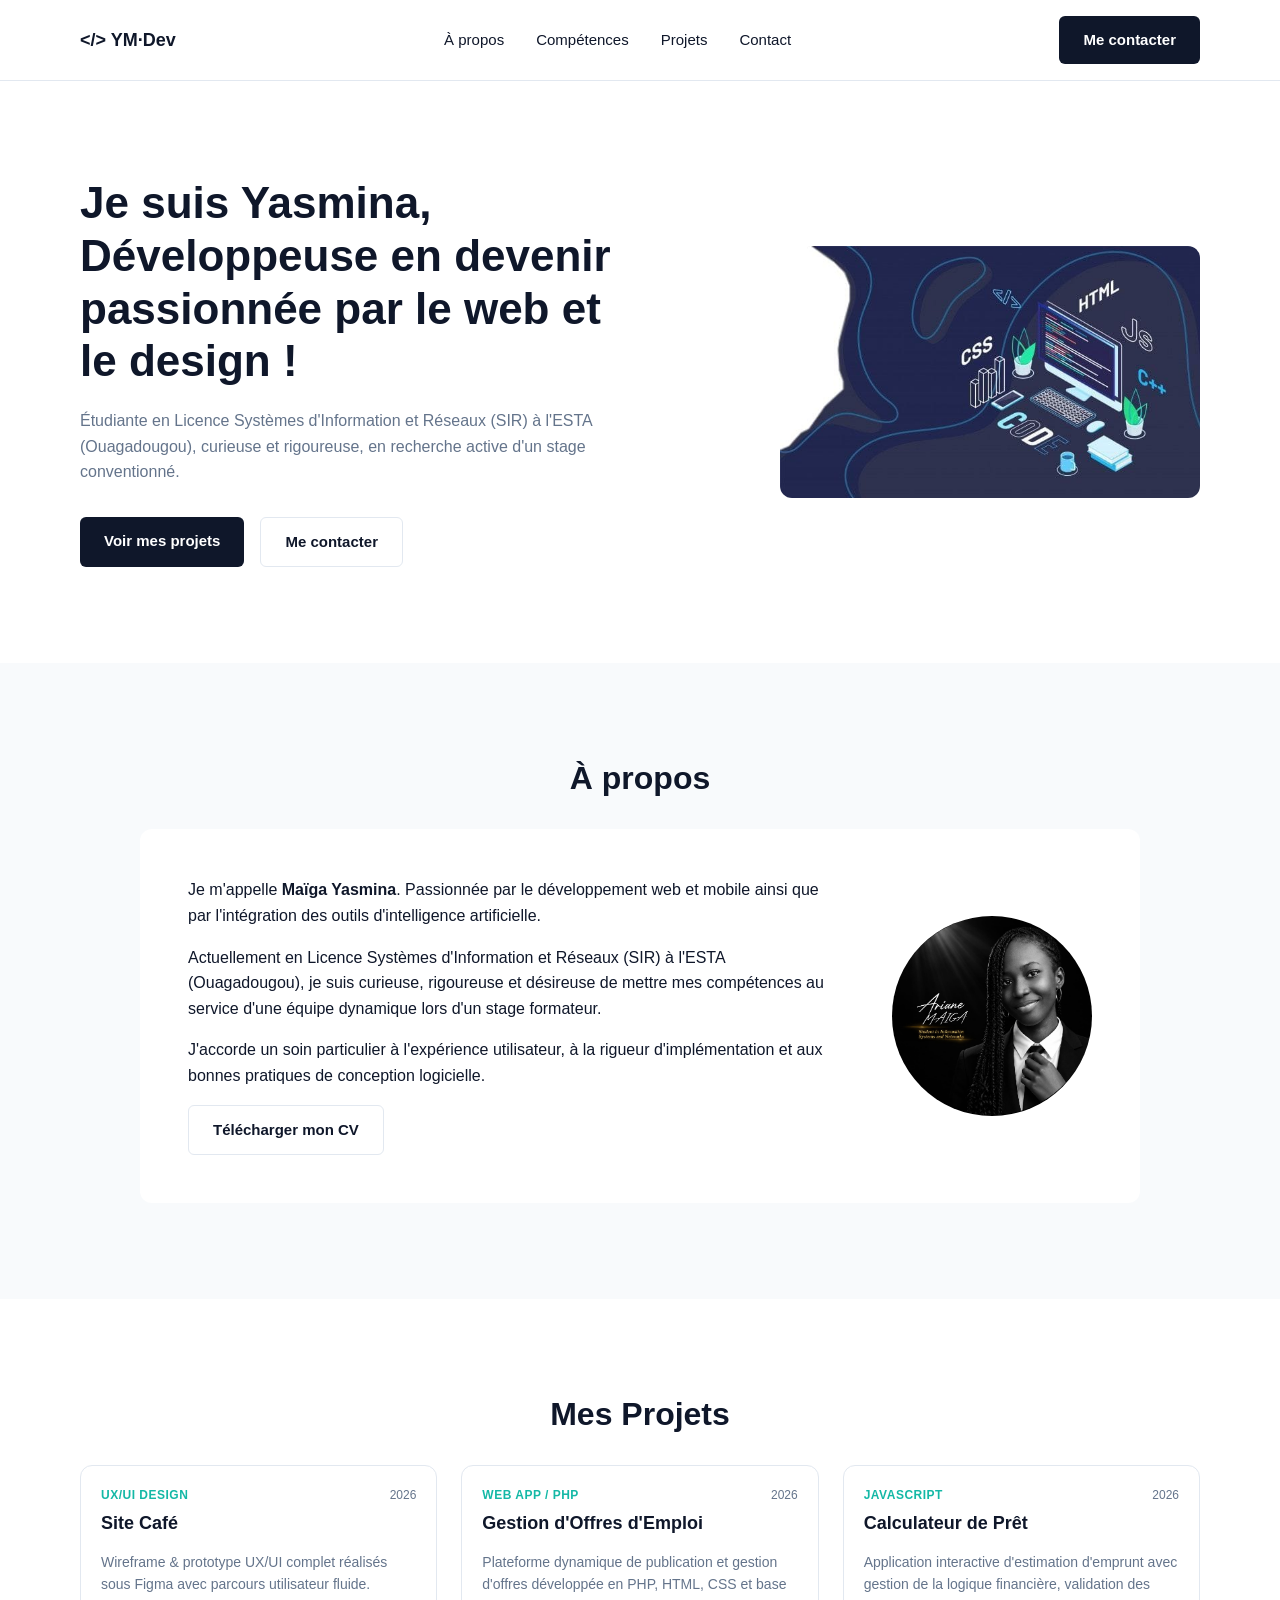
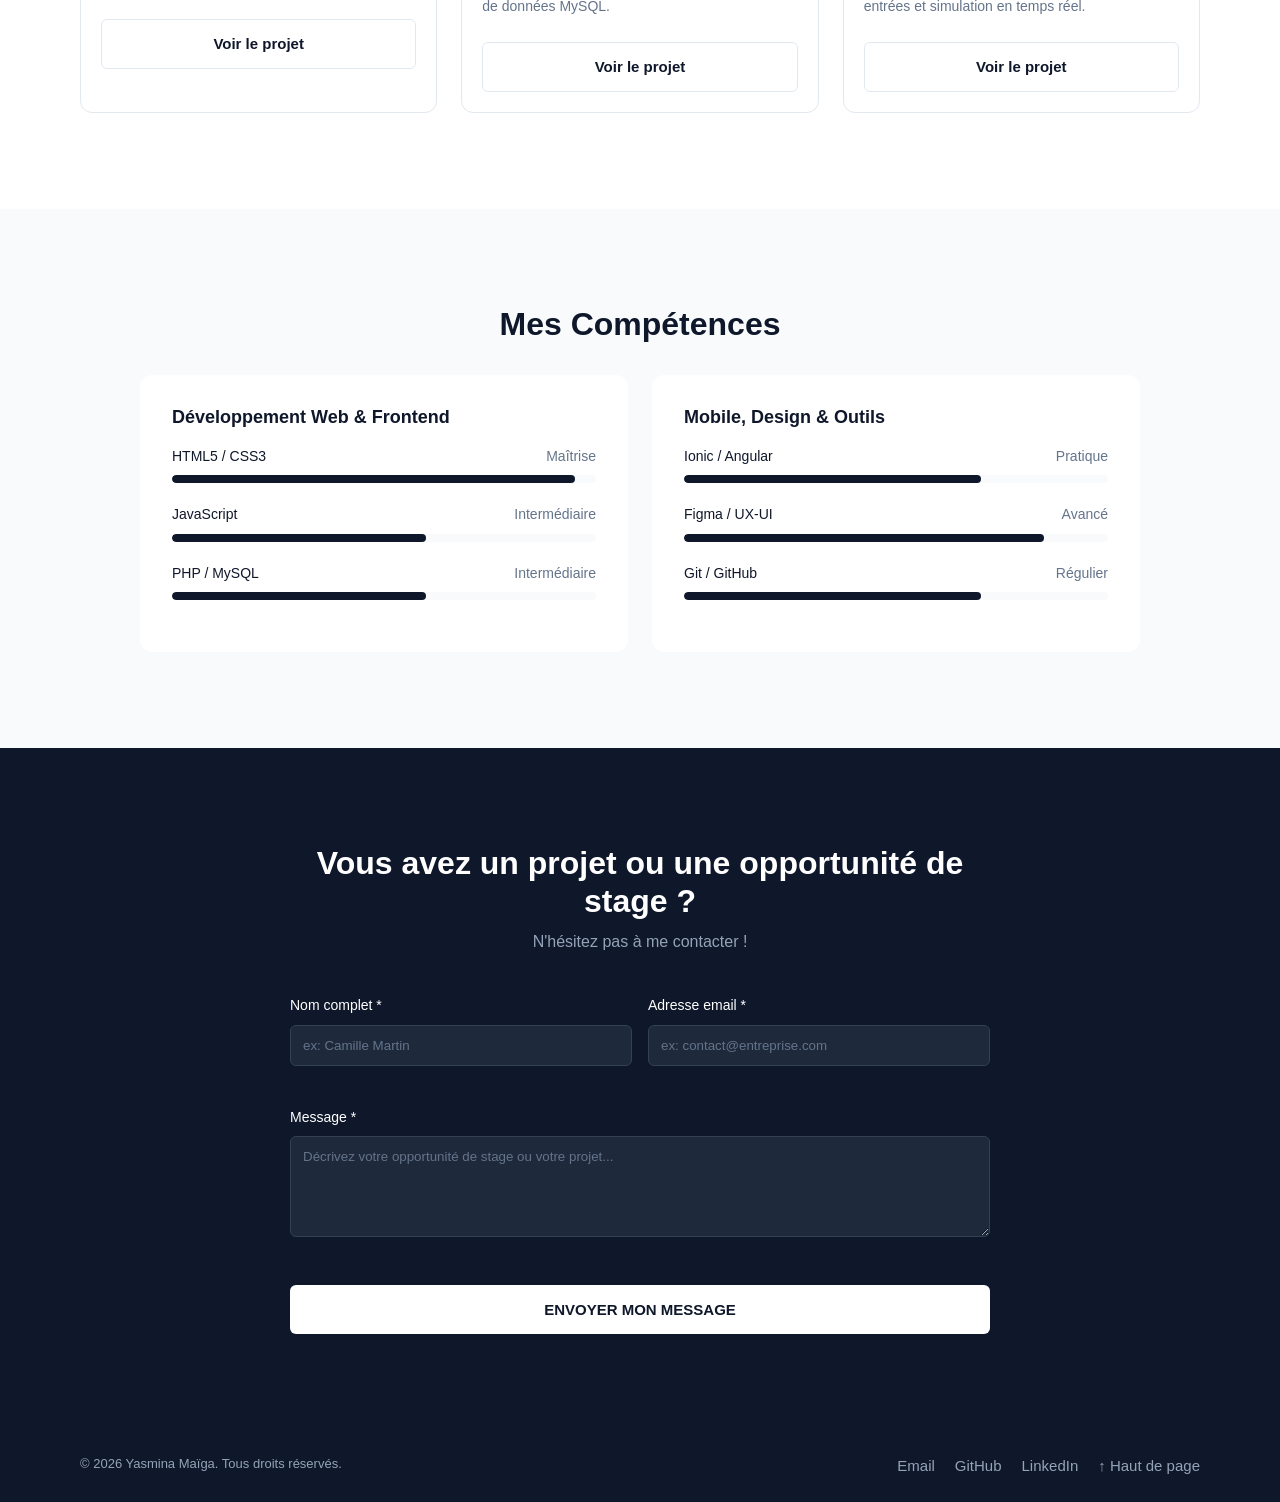
==== index.html @ 6b519edc "Premier déploiement du portfolio" ====
<!DOCTYPE html>
<html lang="en">
<head>
    <meta charset="UTF-8">
    <meta name="viewport" content="width=device-width, initial-scale=1.0">
    <meta name="description" content="Portfolio de Yasmina Maïga, étudiante développeuse web & mobile, à la recherche d'un stage.">
    <link rel="icon" href="data:image/svg+xml,<svg xmlns=%22http://www.w3.org/2000/svg%22 viewBox=%220 0 100 100%22><text y=%22.9em%22 font-size=%2290%22>💻</text></svg>">
    <title>MAIGA Yasmina - Portfolio</title>
    <link rel="stylesheet" href="css/style.css">
</head>
<body>
    <header>
        <div class="logo">&lt;/&gt; YM·Dev</div>
        <nav>
            <ul>
                <li><a href="#apropos">À propos</a></li>
                <li><a href="#competences">Compétences</a></li>
                <li><a href="#projets">Projets</a></li>
                <li><a href="#contact">Contact</a></li>
            </ul>
        </nav>
        <a href="#contact" class="btn btn-sombre">Me contacter</a>
    </header>

    <main>
        <!-- Section hero -->
        <section id="hero" aria-label="Présentation">
            <div class="hero-texte">
                <h1>Je suis Yasmina, Développeuse en devenir passionnée par le web et le design !</h1>
                <p>Étudiante en Licence Systèmes d'Information et Réseaux (SIR) à l'ESTA
                   (Ouagadougou), curieuse et rigoureuse, en recherche active d'un stage
                   conventionné.</p>
                <div class="boutons-hero">
                    <a href="#projets" class="btn btn-sombre">Voir mes projets</a>
                    <a href="#contact" class="btn btn-contour">Me contacter</a>
                </div>
            </div>
            <img src="assets/images/illustration-hero.png" alt="Illustration de programmation avec un ordinateur, du code et les langages HTML, CSS, JS" class="hero-illustration">
        </section>

        <!-- Section À propos -->
        <section id="apropos" class="section-claire">
            <h2>À propos</h2>
            <div class="carte-apropos">
                <div class="apropos-texte">
                    <p>Je m'appelle <strong>Maïga Yasmina</strong>. Passionnée par le
                       développement web et mobile ainsi que par l'intégration des outils
                       d'intelligence artificielle.</p>
                    <p>Actuellement en Licence Systèmes d'Information et Réseaux (SIR) à
                       l'ESTA (Ouagadougou), je suis curieuse, rigoureuse et désireuse de
                       mettre mes compétences au service d'une équipe dynamique lors d'un
                       stage formateur.</p>
                    <p>J'accorde un soin particulier à l'expérience utilisateur, à la
                       rigueur d'implémentation et aux bonnes pratiques de conception
                       logicielle.</p>
                    <a href="../CV_MAIGA_Yasmina.pdf" download class="btn btn-outline">
                         Télécharger mon CV
                    </a>
                </div>
                <img src="assets/images/photo.jpeg" alt="Photo de profil de Yasmina Maïga" class="photo-profil">
            </div>
        </section>

        <!-- Section Projets -->
        <section id="projets">
            <h2>Mes Projets</h2>
            <div class="grille-projets">

                <article class="carte-projet">
                    <div class="carte-contenu">
                        <div class="carte-meta">
                            <span class="tag">UX/UI DESIGN</span>
                            <span class="annee">2026</span>
                        </div>
                        <h3>Site Café</h3>
                        <p>Wireframe &amp; prototype UX/UI complet réalisés sous Figma avec
                        parcours utilisateur fluide.</p>
                        <a href="#" class="btn btn-outline btn-large">Voir le projet </a>
                    </div>
                </article>

                <article class="carte-projet">
                    <div class="carte-contenu">
                        <div class="carte-meta">
                            <span class="tag">WEB APP / PHP</span>
                            <span class="annee">2026</span>
                        </div>
                        <h3>Gestion d'Offres d'Emploi</h3>
                        <p>Plateforme dynamique de publication et gestion d'offres
                           développée en PHP, HTML, CSS et base de données MySQL.</p>
                        <a href="https://github.com/Maria673/emploi_platform" class="btn btn-outline btn-large">Voir le projet </a>
                    </div>
                </article>

                <article class="carte-projet">
                    <div class="carte-contenu">
                        <div class="carte-meta">
                            <span class="tag">JAVASCRIPT</span>
                            <span class="annee">2026</span>
                        </div>
                        <h3>Calculateur de Prêt</h3>
                        <p>Application interactive d'estimation d'emprunt avec gestion de
                           la logique financière, validation des entrées et simulation en
                           temps réel.</p>
                        <a href="#" class="btn btn-outline btn-large">Voir le projet </a>
                    </div>
                </article>

            </div>
        </section>

        <!-- Section Compétences -->
        <section id="competences" class="section-claire">
            <h2>Mes Compétences</h2>
            <div class="grille-competences">

                <div class="bloc-competences">
                    <h3>Développement Web &amp; Frontend</h3>
                    <div class="competence">
                        <div class="competence-label"><span>HTML5 / CSS3</span><span>Maîtrise</span></div>
                        <div class="barre"><div class="barre-remplie" style="width: 95%;"></div></div>
                    </div>
                    <div class="competence">
                        <div class="competence-label"><span>JavaScript</span><span>Intermédiaire</span></div>
                        <div class="barre"><div class="barre-remplie" style="width: 60%;"></div></div>
                    </div>
                    <div class="competence">
                        <div class="competence-label"><span>PHP / MySQL</span><span>Intermédiaire</span></div>
                        <div class="barre"><div class="barre-remplie" style="width: 60%;"></div></div>
                    </div>
                </div>

                <div class="bloc-competences">
                    <h3>Mobile, Design &amp; Outils</h3>
                    <div class="competence">
                        <div class="competence-label"><span>Ionic / Angular</span><span>Pratique</span></div>
                        <div class="barre"><div class="barre-remplie" style="width: 70%;"></div></div>
                    </div>
                    <div class="competence">
                        <div class="competence-label"><span>Figma / UX-UI</span><span>Avancé</span></div>
                        <div class="barre"><div class="barre-remplie" style="width: 85%;"></div></div>
                    </div>
                    <div class="competence">
                        <div class="competence-label"><span>Git / GitHub</span><span>Régulier</span></div>
                        <div class="barre"><div class="barre-remplie" style="width: 70%;"></div></div>
                    </div>
                </div>

            </div>
        </section>

        <!-- Section Contact -->
        <section id="contact" class="section-sombre">
            <h2>Vous avez un projet ou une opportunité de stage ?</h2>
            <p class="sous-titre-contact">N'hésitez pas à me contacter !</p>

            <form id="formulaireContact" novalidate>
                <div class="ligne-champs">
                    <div class="champ">
                        <label for="nomComplet">Nom complet *</label>
                        <input type="text" id="nomComplet" name="nomComplet" placeholder="ex: Camille Martin" required>
                        <span class="erreur" id="erreurNom"></span>
                    </div>
                    <div class="champ">
                        <label for="emailContact">Adresse email *</label>
                        <input type="email" id="emailContact" name="emailContact" placeholder="ex: contact@entreprise.com" required>
                        <span class="erreur" id="erreurEmail"></span>
                    </div>
                </div>

                <div class="champ">
                    <label for="messageContact">Message *</label>
                    <textarea id="messageContact" name="messageContact" rows="5" placeholder="Décrivez votre opportunité de stage ou votre projet..." required></textarea>
                    <span class="erreur" id="erreurMessage"></span>
                </div>

                <button type="submit" class="btn btn-clair btn-pleine-largeur">ENVOYER MON MESSAGE</button>
                <p id="confirmationEnvoi" class="confirmation" hidden>Merci ! Votre message a bien été envoyé.</p>
            </form>
        </section>
    </main>

    <footer>
        <p>© 2026 Yasmina Maïga. Tous droits réservés.</p>
        <nav aria-label="Réseaux">
            <a href="mailto:mariaariane479@gmail.com">Email</a>
            <a href="https://github.com/tonpseudo" target="_blank" rel="noopener">GitHub</a>
            <a href="https://linkedin.com/in/toncompte" target="_blank" rel="noopener">LinkedIn</a>
             <a href="#hero" aria-label="Retour en haut de la page">↑ Haut de page</a>
        </nav>
    </footer>

    <script src="js/app.js" defer></script>
</body>
</html>
---- css/style.css ----
/* Variables CSS */
:root {
    --fond-sombre: #0F172A;
    --fond-clair: #F8FAFC;
    --blanc: #FFFFFF;
    --texte-sombre: #0F172A;
    --texte-gris: #64748B;
    --accent: #14B8A6;
    --bordure: #E2E8F0;
    --espace-section: 96px;
}

* { 
    box-sizing: border-box; 
    margin: 0; 
    padding: 0; 
}

body {
    font-family: Arial, Helvetica, sans-serif;
    color: var(--texte-sombre);
    line-height: 1.6;
    font-size: 16px;
}

h1, h2, h3 { 
    line-height: 1.2; 
}

h2 { 
    font-size: 32px; 
    margin-bottom: 32px; 
    text-align: center; 
}

h3 { 
    font-size: 18px; 
    margin-bottom: 16px; 
}

/* Header */
header {
    display: flex;
    align-items: center;
    justify-content: space-between;
    padding: 16px 80px;
    background: var(--blanc);
    border-bottom: 1px solid var(--bordure);
}

.logo { 
    font-weight: bold; 
    font-size: 18px; 
}

nav ul {
    display: flex;
    gap: 32px;
    list-style: none;
}

nav a {
    text-decoration: none;
    color: var(--texte-sombre);
    font-size: 15px;
}

/* Boutons */
.btn {
    display: inline-block;
    padding: 12px 24px;
    border-radius: 6px;
    text-decoration: none;
    font-size: 15px;
    font-weight: bold;
    text-align: center;
    cursor: pointer;
    border: none;
}

.btn-sombre { 
    background: var(--texte-sombre); 
    color: var(--blanc); 
}

.btn-contour { 
    background: transparent; 
    color: var(--texte-sombre); 
    border: 1px solid var(--bordure); 
}

.btn-outline { 
    
    background: transparent; 
    color: var(--texte-sombre); 
    border: 1px solid var(--bordure); 
}

.btn-clair { 
    background: var(--blanc); 
    color: var(--fond-sombre); 
}

.btn-large { 
    width: 100%; 
    margin-top: 8px; 
}

.btn-pleine-largeur { 
    width: 100%; 
    padding: 16px; 
}

/* Sections */
main > section {
    padding: var(--espace-section) 80px;
}

.section-claire { 
    background: var(--fond-clair); 
}

.section-sombre { 
    background: var(--fond-sombre); 
    color: var(--blanc); 
}

/* Hero */
#hero {
    display: flex;
    align-items: center;
    justify-content: space-between;
    gap: 48px;
}

.hero-texte { 
    max-width: 560px; 
}

.hero-texte h1 { 
    font-size: 44px; 
    margin-bottom: 20px; 
}

.hero-texte p { 
    color: var(--texte-gris); 
    margin-bottom: 32px; 
}

.boutons-hero { 
    display: flex; 
    gap: 16px; 
}

.hero-illustration {
    flex: 1;
    max-width: 420px;
    width: 100%;
    height: auto;
    border-radius: 12px;
}

/* À propos */
.carte-apropos {
    display: flex;
    align-items: center;
    gap: 48px;
    background: var(--blanc);
    border-radius: 12px;
    padding: 48px;
    max-width: 1000px;
    margin: 0 auto;
}

.apropos-texte {
    flex: 2; 
}

.apropos-texte p { 
    margin-bottom: 16px; 
}

.photo-profil {
    flex: 1;
    max-width: 200px;
    aspect-ratio: 1 / 1;
    border-radius: 50%;
    object-fit: cover;
}

/* Projets */
.grille-projets {
    display: grid;
    grid-template-columns: repeat(3, 1fr);
    gap: 24px;
    max-width: 1200px;
    margin: 0 auto;
}

.carte-projet {
    border: 1px solid var(--bordure);
    border-radius: 12px;
    overflow: hidden;
    display: flex;
    flex-direction: column;
}

.carte-contenu { padding: 20px; }

.carte-meta {
    display: flex;
    justify-content: space-between;
    font-size: 12px;
    margin-bottom: 8px;
}

.tag { 
    color: var(--accent); 
    font-weight: bold; 
    letter-spacing: 0.5px; 
}

.annee { 
    color: var(--texte-gris); 
}

.carte-contenu p { 
    color: var(--texte-gris); 
    font-size: 14px; 
    margin-bottom: 16px; 
}

/* Compétences */
.grille-competences {
    display: grid;
    grid-template-columns: repeat(2, 1fr);
    gap: 24px;
    max-width: 1000px;
    margin: 0 auto;
}

.bloc-competences {
    background: var(--blanc);
    border-radius: 12px;
    padding: 32px;
}

.competence { margin-bottom: 20px; }

.competence-label {
    display: flex;
    justify-content: space-between;
    font-size: 14px;
    margin-bottom: 8px;
}

.competence-label span:last-child { 
    color: var(--texte-gris); 

}

.barre {
    height: 8px;
    background: var(--fond-clair);
    border-radius: 4px;
    overflow: hidden;
}

.barre-remplie {
    height: 100%;
    background: var(--texte-sombre);
    border-radius: 4px;
}

/* Contact */
#contact { 
    text-align: center; 
}

#contact h2 { 
    color: var(--blanc); 
    max-width: 700px; 
    margin: 0 auto 8px; 
}

.sous-titre-contact { 
    color: #94A3B8; 
    margin-bottom: 40px; 
}

#formulaireContact {
    max-width: 700px;
    margin: 0 auto;
    text-align: left;
}

.ligne-champs {
    display: grid;
    grid-template-columns: 1fr 1fr;
    gap: 16px;
}

.champ { 
    margin-bottom: 20px; 
}

.champ label {
    display: block;
    font-size: 14px;
    margin-bottom: 8px;
    color: var(--blanc);
}

.champ input,
.champ textarea {
    width: 100%;
    padding: 12px;
    background: #1E293B;
    border: 1px solid #334155;
    border-radius: 6px;
    color: var(--blanc);
    font-family: inherit;
}

.champ input::placeholder, .champ textarea::placeholder { 
    color: #64748B; 
}

.erreur { 
    color: #F87171; 
    font-size: 13px; 
    display: block; 
    margin-top: 4px; 
    min-height: 16px; 
}

.confirmation { 
    color: var(--accent); 
    margin-top: 16px; text-align: center; 
}

.champ input.invalide, .champ textarea.invalide {
    border-color: #F87171;
}

/* Footer */
footer {
    display: flex;
    justify-content: space-between;
    padding: 24px 80px;
    background: var(--fond-sombre);
    color: #94A3B8;
    font-size: 13px;
}

footer nav { 
    display: flex; 
    gap: 20px; 
}

footer a { 
    color: #94A3B8; 
    text-decoration: none; 
}

/* RESPONSIVE : TABLETTE */
@media (max-width: 1024px) {
    header, main > section, footer { 
        padding-left: 40px; 
        padding-right: 40px; }
    .grille-projets { 
        grid-template-columns: repeat(2, 1fr); 
    }
}

/* RESPONSIVE : MOBILE */
@media (max-width: 768px) {
    header, main > section, footer {
        padding-left: 20px;
        padding-right: 20px;
    }

    header { 
        flex-wrap: wrap; 
        gap: 12px; 
    }
    nav ul { 
        flex-wrap: wrap; 
        gap: 16px; 
        justify-content: center; 
    }

    #hero { 
        flex-direction: column-reverse; 
        text-align: center; 
    }

    .hero-texte h1 { 
        font-size: 28px; 
    }
    .boutons-hero { 
        flex-direction: column; 
        width: 100%; 
    }

    .carte-apropos { 
        flex-direction: column-reverse; 
        padding: 24px; 
    }

    .grille-projets { 
        grid-template-columns: 1fr; 
    }
    .grille-competences { 
        grid-template-columns: 1fr; 
    }

    .ligne-champs { 
        grid-template-columns: 1fr; 
    }

    footer { 
        flex-direction: column; 
        gap: 12px; 
        text-align: center; 
    }
}
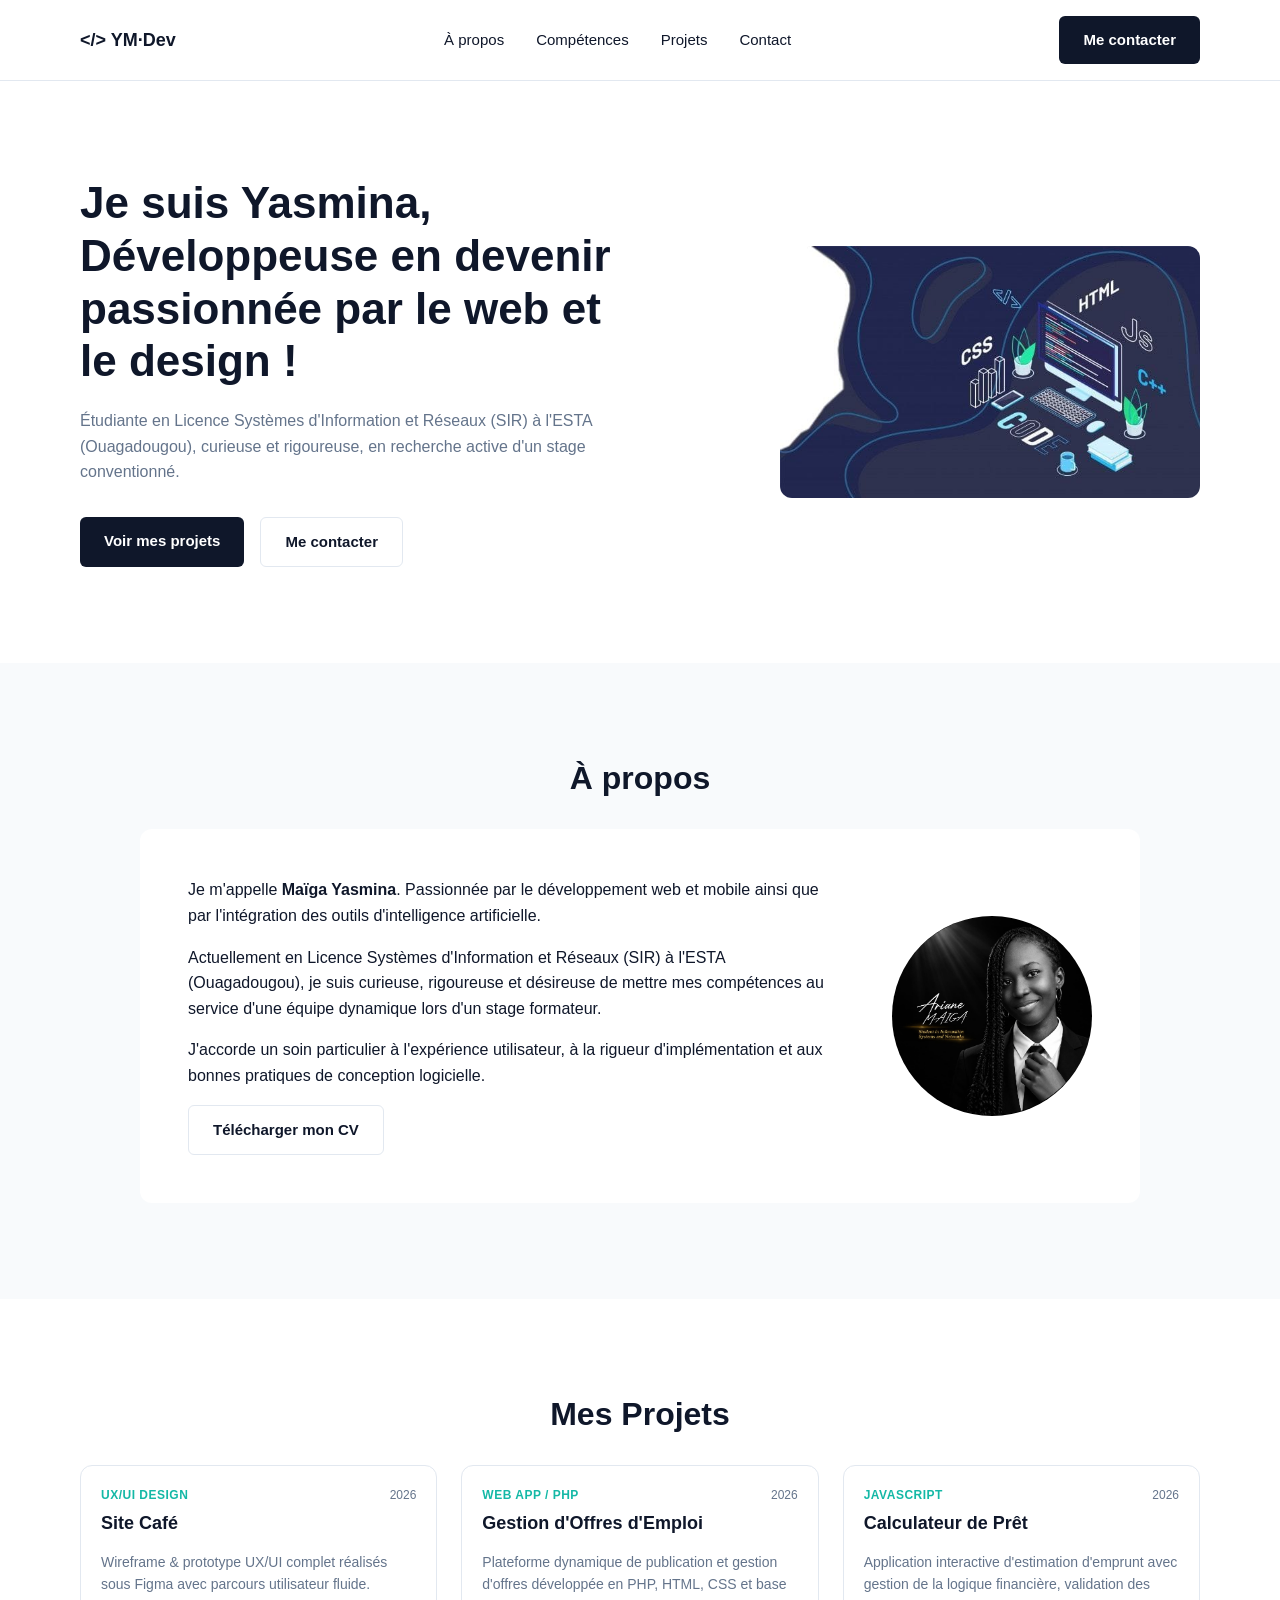
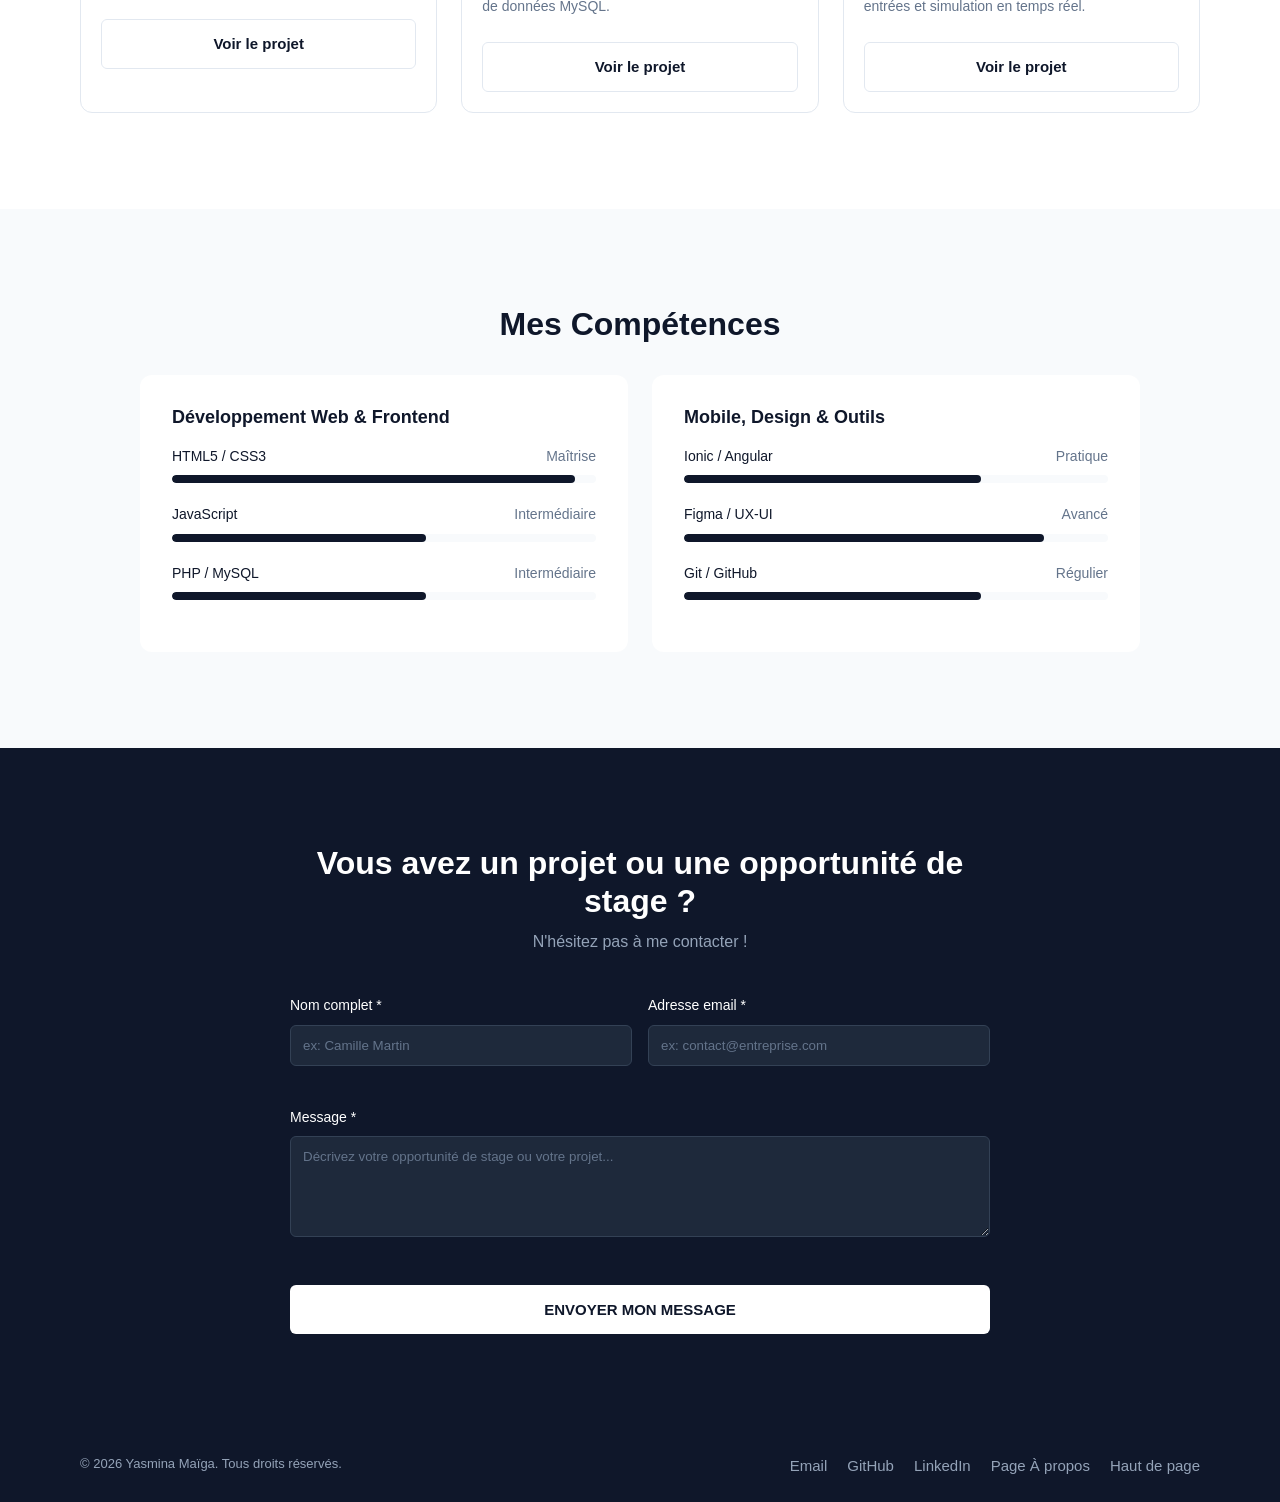
==== commit b5bf1d7c: "Ajout de la page about.html" ====
--- a/index.html
+++ b/index.html
@@ -1,5 +1,5 @@
 <!DOCTYPE html>
-<html lang="en">
+<html lang="fr">
 <head>
     <meta charset="UTF-8">
     <meta name="viewport" content="width=device-width, initial-scale=1.0">
@@ -53,7 +53,7 @@
                     <p>J'accorde un soin particulier à l'expérience utilisateur, à la
                        rigueur d'implémentation et aux bonnes pratiques de conception
                        logicielle.</p>
-                    <a href="../CV_MAIGA_Yasmina.pdf" download class="btn btn-outline">
+                    <a href="#" download class="btn btn-outline">
                          Télécharger mon CV
                     </a>
                 </div>
@@ -184,9 +184,10 @@
         <p>© 2026 Yasmina Maïga. Tous droits réservés.</p>
         <nav aria-label="Réseaux">
             <a href="mailto:mariaariane479@gmail.com">Email</a>
-            <a href="https://github.com/tonpseudo" target="_blank" rel="noopener">GitHub</a>
-            <a href="https://linkedin.com/in/toncompte" target="_blank" rel="noopener">LinkedIn</a>
-             <a href="#hero" aria-label="Retour en haut de la page">↑ Haut de page</a>
+            <a href="https://github.com/Maria673" target="_blank" rel="noopener">GitHub</a>
+            <a href="https://www.linkedin.com/in/ariane-maiga-733825301?utm_source=share_via&utm_content=profile&utm_medium=member_android" target="_blank" rel="noopener">LinkedIn</a>
+            <a href="about.html">Page À propos</a>
+            <a href="#hero" aria-label="Retour en haut de la page">Haut de page</a>
         </nav>
     </footer>
 
